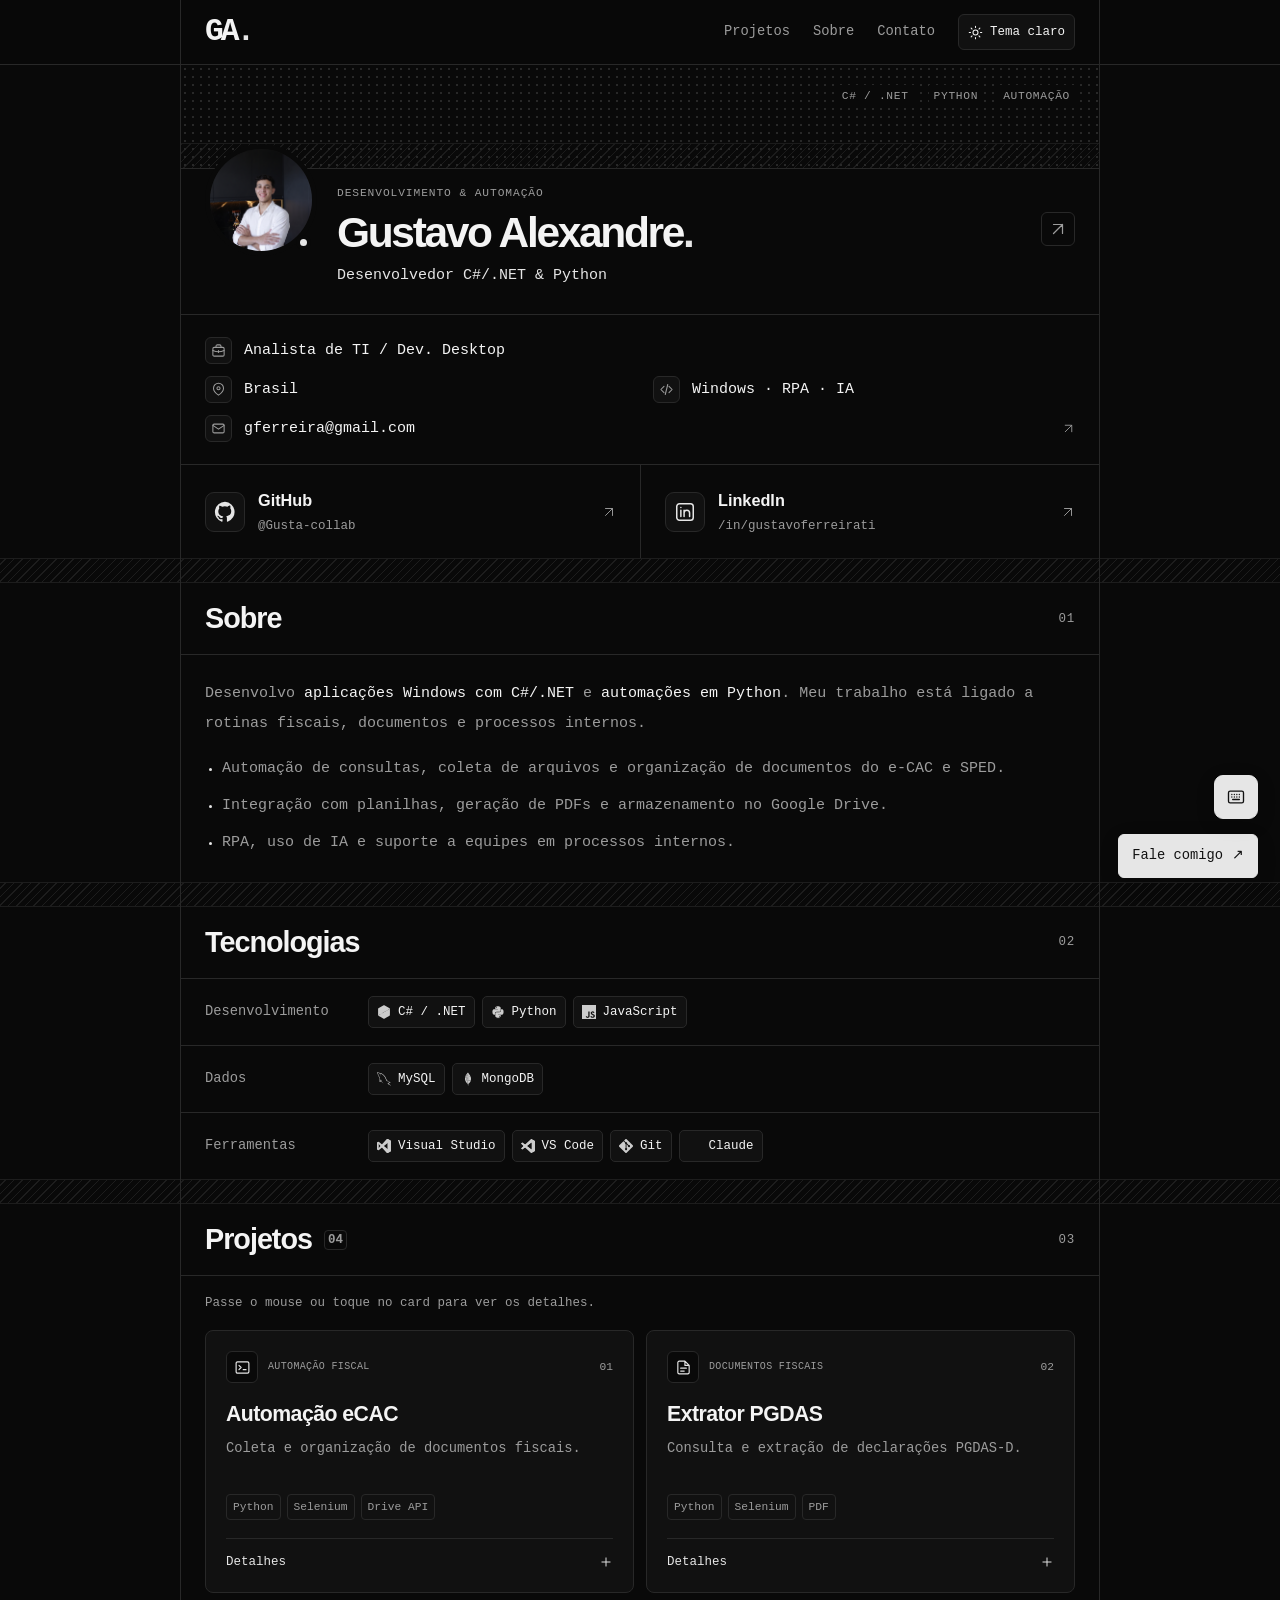
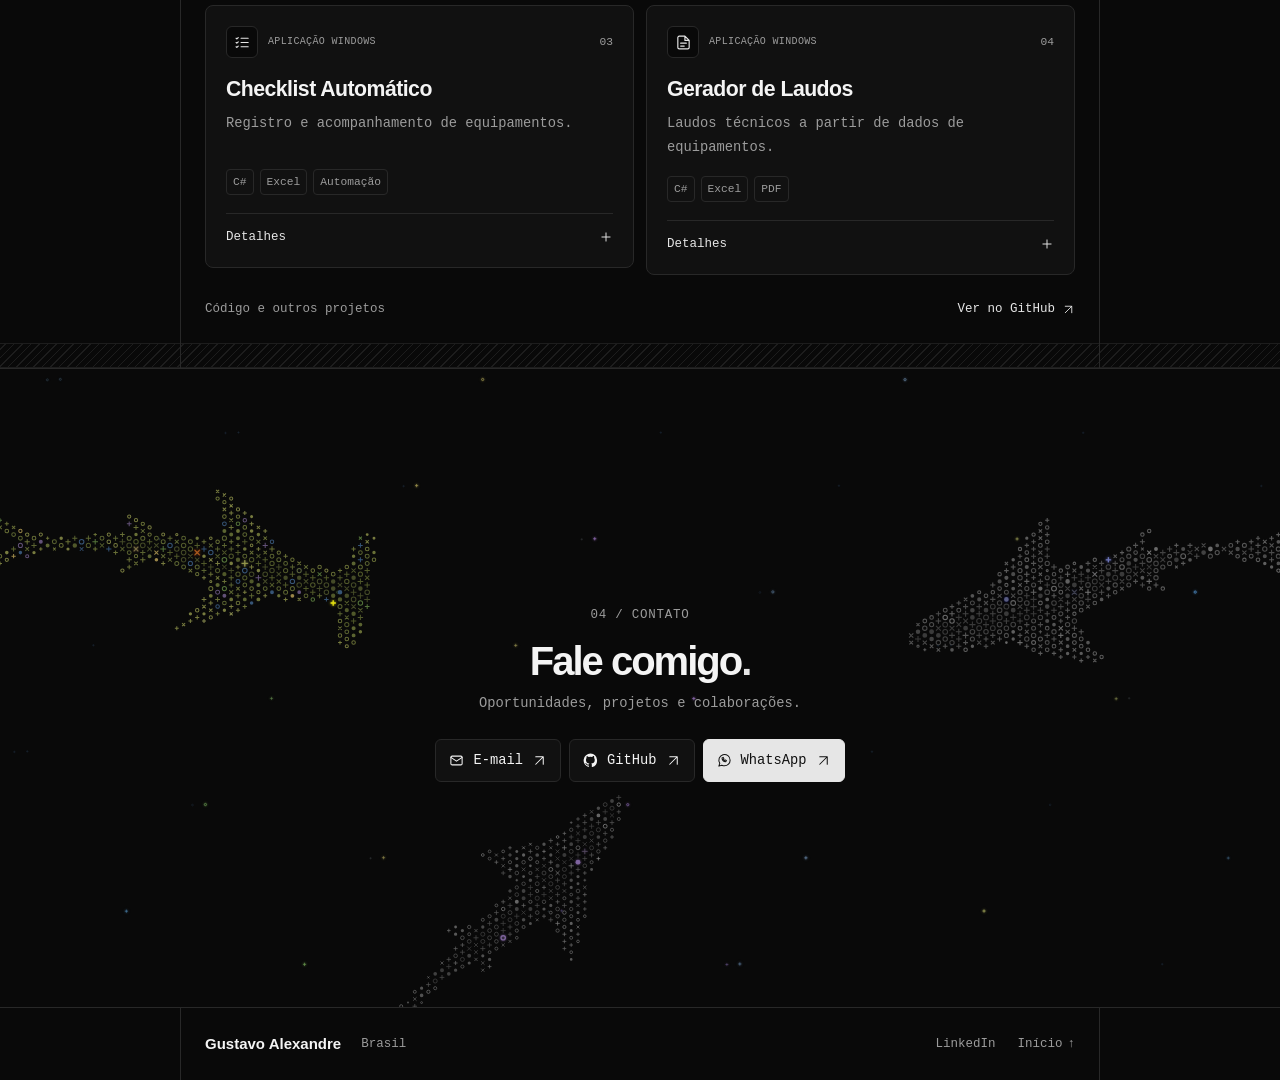
==== index.html @ 1ac5ecaf "atualização." ====
<!DOCTYPE html>
<html lang="pt-BR">
<head>
  <meta charset="UTF-8" />
  <meta name="viewport" content="width=device-width, initial-scale=1.0" />
  <title>Gustavo Alexandre — Desenvolvedor C# e .NET</title>
  <meta name="description" content="Portfólio de Gustavo Alexandre, desenvolvedor C# e .NET com experiência em aplicações Windows e automações com RPA e IA." />
  <meta name="author" content="Gustavo Alexandre" />
  <meta property="og:title" content="Gustavo Alexandre — Desenvolvedor C# e .NET" />
  <meta property="og:description" content="Desenvolvedor C# e .NET com experiência em aplicações Windows e automações com RPA e IA." />
  <meta property="og:type" content="website" />
  <meta name="twitter:card" content="summary_large_image" />
  <meta name="color-scheme" content="dark light" />
  <script>
    try {
      document.documentElement.dataset.theme = localStorage.getItem('portfolio-theme') === 'light' ? 'light' : 'dark';
    } catch (_) {
      document.documentElement.dataset.theme = 'dark';
    }
  </script>
  <link rel="stylesheet" href="assets/css/site.css" />
  <link rel="icon" href="assets/icons/site-icon.png" type="image/png" />
</head>
<body>
  <a class="skip-link" href="#main-content">Pular para o conteúdo</a>
  <svg class="icon-sprite" xmlns="http://www.w3.org/2000/svg" aria-hidden="true">
    <defs>
      <symbol id="icon-code" viewBox="0 0 24 24"><path d="m8 7-5 5 5 5m8-10 5 5-5 5M14 4l-4 16" /></symbol>
      <symbol id="icon-briefcase" viewBox="0 0 24 24"><rect x="3" y="7" width="18" height="14" rx="2" /><path d="M8 7V5a2 2 0 0 1 2-2h4a2 2 0 0 1 2 2v2M3 12a22 22 0 0 0 18 0m-9 0v3" /></symbol>
      <symbol id="icon-pin" viewBox="0 0 24 24"><path d="M20 10c0 6-8 11-8 11S4 16 4 10a8 8 0 0 1 16 0Z" /><circle cx="12" cy="10" r="2.5" /></symbol>
      <symbol id="icon-mail" viewBox="0 0 24 24"><rect x="3" y="5" width="18" height="14" rx="2" /><path d="m3 7 9 6 9-6" /></symbol>
      <symbol id="icon-arrow" viewBox="0 0 24 24"><path d="M6 18 18 6M6 6h12v12" /></symbol>
      <symbol id="icon-plus" viewBox="0 0 24 24"><path d="M12 5v14M5 12h14" /></symbol>
      <symbol id="icon-sun" viewBox="0 0 24 24"><circle cx="12" cy="12" r="4" /><path d="M12 2v2m0 16v2M2 12h2m16 0h2M5 5l1.5 1.5m11 11L19 19M5 19l1.5-1.5m11-11L19 5" /></symbol>
      <symbol id="icon-moon" viewBox="0 0 24 24"><path d="M20.5 13.5A9 9 0 0 1 10.5 3a9 9 0 1 0 10 10.5Z" /></symbol>
      <symbol id="icon-file" viewBox="0 0 24 24"><path d="M14 3H6a2 2 0 0 0-2 2v14a2 2 0 0 0 2 2h12a2 2 0 0 0 2-2V9l-6-6Zm0 0v6h6M8 13h8m-8 4h5" /></symbol>
      <symbol id="icon-checklist" viewBox="0 0 24 24"><path d="M10 6h10m-10 6h10m-10 6h10M3 6l1 1 2-2m-3 7 1 1 2-2m-3 7 1 1 2-2" /></symbol>
      <symbol id="icon-terminal" viewBox="0 0 24 24"><rect x="3" y="4" width="18" height="16" rx="2" /><path d="m7 9 3 3-3 3m6 0h4" /></symbol>
      <symbol id="icon-github" viewBox="0 0 24 24"><path fill="currentColor" stroke="none" d="M12 .9a11.1 11.1 0 0 0-3.5 21.6c.6.1.8-.2.8-.5v-2.1c-3.4.7-4.1-1.4-4.1-1.4-.5-1.3-1.2-1.7-1.2-1.7-1.1-.8.1-.8.1-.8 1.2.1 1.8 1.2 1.8 1.2 1.1 1.8 2.8 1.3 3.5 1 .1-.8.4-1.3.8-1.6-2.7-.3-5.5-1.3-5.5-5.5 0-1.2.4-2.2 1.1-3-.1-.3-.5-1.5.1-3 0 0 .9-.3 3.1 1.1a10.8 10.8 0 0 1 5.7 0C16.7 4.8 17.6 5 17.6 5c.6 1.5.2 2.7.1 3 .7.8 1.1 1.8 1.1 3 0 4.3-2.8 5.2-5.5 5.5.5.4.8 1.1.8 2.2V22c0 .3.2.6.8.5A11.1 11.1 0 0 0 12 .9Z" /></symbol>
      <symbol id="icon-linkedin" viewBox="0 0 24 24"><rect x="3" y="3" width="18" height="18" rx="3" /><path d="M7.5 10v7m0-10v.1M11 17v-7m0 3a3 3 0 0 1 6 0v4" /></symbol>
      <symbol id="icon-message" viewBox="0 0 24 24"><path d="M21 11.5a9 9 0 0 1-9 9c-1.5 0-3-.4-4.3-1L3 21l1.5-4.7a9 9 0 1 1 16.5-4.8Z" /><path d="M8 8c.2 3.6 2.4 5.8 6 6l1-2-2-1-1 1-2-2 1-1-1-2-2 1Z" /></symbol>
    </defs>
  </svg>
  <button
    class="typing-game-toggle"
    id="typing-game-toggle"
    type="button"
    aria-controls="typing-game-overlay"
    aria-expanded="false"
    aria-label="Abrir jogo de digitação"
    title="Jogo de digitação">
    <svg viewBox="0 0 24 24" fill="none" stroke="currentColor" stroke-width="1.6" stroke-linecap="round" stroke-linejoin="round" aria-hidden="true">
      <rect x="3" y="5" width="18" height="14" rx="2" />
      <path d="M7 9h.01M10 9h.01M13 9h.01M16 9h.01M7 12h.01M10 12h.01M13 12h.01M16 12h.01M8 15h8" />
    </svg>
  </button>
  <a class="floating-contact btn btn-primary" href="#contact">Fale comigo <span aria-hidden="true">↗</span></a>

  <header class="topbar">
    <div class="container topbar-inner">
      <a class="brand" href="#hero" aria-label="Gustavo Alexandre — início"><span class="brand-mark">GA<span class="brand-dot">.</span></span></a>
      <nav aria-label="Principal">
        <a href="#projects">Projetos</a><a href="#about">Sobre</a><a href="#contact">Contato</a>
        <button class="theme-toggle" id="theme-toggle" type="button" aria-label="Ativar tema claro" aria-pressed="false" title="Ativar tema claro">
          <svg class="icon theme-sun" aria-hidden="true"><use href="#icon-sun" /></svg>
          <svg class="icon theme-moon" aria-hidden="true"><use href="#icon-moon" /></svg>
          <span class="theme-toggle-label">Tema claro</span>
        </button>
      </nav>
    </div>
  </header>

  <main id="main-content">
    <div class="profile-shell">
      <section class="profile" id="hero" aria-labelledby="profile-name">
        <div class="profile-banner" aria-hidden="true"><span>C# / .NET</span><span>PYTHON</span><span>AUTOMAÇÃO</span></div>
        <div class="profile-heading section-body">
          <div class="avatar-wrap"><img class="profile-avatar" src="assets/images/profile.jpg" alt="Gustavo Alexandre" width="112" height="112" fetchpriority="high" /><span class="avatar-status" aria-hidden="true"></span></div>
          <div class="profile-identity"><p class="profile-eyebrow">DESENVOLVIMENTO &amp; AUTOMAÇÃO</p><h1 id="profile-name">Gustavo Alexandre<span class="name-dot" aria-hidden="true">.</span></h1><p class="profile-role">Desenvolvedor C#/.NET &amp; Python</p></div>
          <a class="profile-shortcut" href="#projects" aria-label="Ver projetos"><svg class="icon" aria-hidden="true"><use href="#icon-arrow" /></svg></a>
        </div>
        <div class="profile-info section-body">
          <div class="info-item info-item-wide"><span class="info-icon"><svg class="icon" aria-hidden="true"><use href="#icon-briefcase" /></svg></span><span>Analista de TI / Dev. Desktop</span></div>
          <div class="info-item"><span class="info-icon"><svg class="icon" aria-hidden="true"><use href="#icon-pin" /></svg></span><span>Brasil</span></div>
          <div class="info-item"><span class="info-icon"><svg class="icon" aria-hidden="true"><use href="#icon-code" /></svg></span><span>Windows · RPA · IA</span></div>
          <a class="info-item info-item-wide" href="mailto:gferreira@gmail.com"><span class="info-icon"><svg class="icon" aria-hidden="true"><use href="#icon-mail" /></svg></span><span>gferreira@gmail.com</span><svg class="icon info-arrow" aria-hidden="true"><use href="#icon-arrow" /></svg></a>
        </div>
        <div class="social-grid">
          <a class="social-link" href="https://github.com/Gusta-collab" target="_blank" rel="noopener noreferrer"><span class="social-icon"><svg class="icon" aria-hidden="true"><use href="#icon-github" /></svg></span><span><strong>GitHub</strong><small>@Gusta-collab</small></span><svg class="icon social-arrow" aria-hidden="true"><use href="#icon-arrow" /></svg></a>
          <a class="social-link" href="https://www.linkedin.com/in/gustavoferreirati/" target="_blank" rel="noopener noreferrer"><span class="social-icon"><svg class="icon" aria-hidden="true"><use href="#icon-linkedin" /></svg></span><span><strong>LinkedIn</strong><small>/in/gustavoferreirati</small></span><svg class="icon social-arrow" aria-hidden="true"><use href="#icon-arrow" /></svg></a>
        </div>
      </section>

      <div class="section-divider" aria-hidden="true"></div>
      <section class="profile-section" id="about" aria-labelledby="about-title">
        <header class="section-header"><h2 id="about-title">Sobre</h2><span class="section-index" aria-hidden="true">01</span></header>
        <div class="section-body about-copy"><p>Desenvolvo <strong>aplicações Windows com C#/.NET</strong> e <strong>automações em Python</strong>. Meu trabalho está ligado a rotinas fiscais, documentos e processos internos.</p><ul class="about-list"><li>Automação de consultas, coleta de arquivos e organização de documentos do e-CAC e SPED.</li><li>Integração com planilhas, geração de PDFs e armazenamento no Google Drive.</li><li>RPA, uso de IA e suporte a equipes em processos internos.</li></ul></div>
      </section>

      <div class="section-divider" aria-hidden="true"></div>
      <section class="profile-section" id="skills" aria-labelledby="skills-title">
        <header class="section-header"><h2 id="skills-title">Tecnologias</h2><span class="section-index" aria-hidden="true">02</span></header>
        <div class="stack-row section-body"><h3>Desenvolvimento</h3><ul class="tech-list" aria-label="Linguagens e plataformas"><li><img src="assets/icons/csharp.svg" alt="" width="16" height="16" />C# / .NET</li><li><img src="assets/icons/python.svg" alt="" width="16" height="16" />Python</li><li><img src="assets/icons/javascript.svg" alt="" width="16" height="16" />JavaScript</li></ul></div>
        <div class="stack-row section-body"><h3>Dados</h3><ul class="tech-list" aria-label="Bancos de dados"><li><img src="assets/icons/mysql.svg" alt="" width="16" height="16" />MySQL</li><li><img src="assets/icons/mongodb.svg" alt="" width="16" height="16" />MongoDB</li></ul></div>
        <div class="stack-row section-body"><h3>Ferramentas</h3><ul class="tech-list" aria-label="Ferramentas de desenvolvimento"><li><img src="assets/icons/visualstudio.svg" alt="" width="16" height="16" />Visual Studio</li><li><img src="assets/icons/vscode.svg" alt="" width="16" height="16" />VS Code</li><li><img src="assets/icons/git.svg" alt="" width="16" height="16" />Git</li><li><img src="assets/icons/Claude.svg" alt="" width="16" height="16" />Claude</li></ul></div>
      </section>

      <div class="section-divider" aria-hidden="true"></div>
      <section class="profile-section" id="projects" aria-labelledby="projects-title">
        <header class="section-header"><h2 id="projects-title">Projetos<span class="section-count">04</span></h2><span class="section-index" aria-hidden="true">03</span></header>
        <p class="projects-hint section-body">Passe o mouse ou toque no card para ver os detalhes.</p>
        <div class="project-grid section-body">
          <article class="project-card" aria-labelledby="ecac-title">
            <div class="project-card-top"><span class="project-icon"><svg class="icon" aria-hidden="true"><use href="#icon-terminal" /></svg></span><span class="project-category">AUTOMAÇÃO FISCAL</span><span class="project-id">01</span></div>
            <h3 id="ecac-title">Automação eCAC</h3><p class="project-summary">Coleta e organização de documentos fiscais.</p>
            <ul class="project-tech" aria-label="Tecnologias do projeto"><li>Python</li><li>Selenium</li><li>Drive API</li></ul>
            <button class="project-toggle" type="button" aria-expanded="false" aria-controls="ecac-details"><span>Detalhes<span class="sr-only"> de Automação eCAC</span></span><svg class="icon" aria-hidden="true"><use href="#icon-plus" /></svg></button>
            <div class="project-details" id="ecac-details" inert><div class="project-details-inner"><p>Automatiza a coleta de documentos do e-CAC e organiza os arquivos para consulta e armazenamento.</p><ul><li>Organização dos documentos por cliente.</li><li>Processamento de consultas em lote.</li><li>Integração com o Google Drive.</li></ul></div></div>
          </article>
          <article class="project-card" aria-labelledby="pgdas-title">
            <div class="project-card-top"><span class="project-icon"><svg class="icon" aria-hidden="true"><use href="#icon-file" /></svg></span><span class="project-category">DOCUMENTOS FISCAIS</span><span class="project-id">02</span></div>
            <h3 id="pgdas-title">Extrator PGDAS</h3><p class="project-summary">Consulta e extração de declarações PGDAS-D.</p>
            <ul class="project-tech" aria-label="Tecnologias do projeto"><li>Python</li><li>Selenium</li><li>PDF</li></ul>
            <button class="project-toggle" type="button" aria-expanded="false" aria-controls="pgdas-details"><span>Detalhes<span class="sr-only"> de Extrator PGDAS</span></span><svg class="icon" aria-hidden="true"><use href="#icon-plus" /></svg></button>
            <div class="project-details" id="pgdas-details" inert><div class="project-details-inner"><p>Consulta declarações PGDAS-D no e-CAC, reúne os resultados e prepara os documentos para conferência.</p><ul><li>Consulta por cliente e ano.</li><li>Organização automática dos arquivos.</li><li>Exportação dos documentos em PDF.</li></ul></div></div>
          </article>
          <article class="project-card" aria-labelledby="checklist-title">
            <div class="project-card-top"><span class="project-icon"><svg class="icon" aria-hidden="true"><use href="#icon-checklist" /></svg></span><span class="project-category">APLICAÇÃO WINDOWS</span><span class="project-id">03</span></div>
            <h3 id="checklist-title">Checklist Automático</h3><p class="project-summary">Registro e acompanhamento de equipamentos.</p>
            <ul class="project-tech" aria-label="Tecnologias do projeto"><li>C#</li><li>Excel</li><li>Automação</li></ul>
            <button class="project-toggle" type="button" aria-expanded="false" aria-controls="checklist-details"><span>Detalhes<span class="sr-only"> de Checklist Automático</span></span><svg class="icon" aria-hidden="true"><use href="#icon-plus" /></svg></button>
            <div class="project-details" id="checklist-details" inert><div class="project-details-inner"><p>Padroniza o preenchimento de checklists de equipamentos e reúne as informações em planilhas.</p><ul><li>Registro das informações dos equipamentos.</li><li>Envio dos dados para o Excel.</li><li>Organização para acompanhamento interno.</li></ul></div></div>
          </article>
          <article class="project-card" aria-labelledby="laudos-title">
            <div class="project-card-top"><span class="project-icon"><svg class="icon" aria-hidden="true"><use href="#icon-file" /></svg></span><span class="project-category">APLICAÇÃO WINDOWS</span><span class="project-id">04</span></div>
            <h3 id="laudos-title">Gerador de Laudos</h3><p class="project-summary">Laudos técnicos a partir de dados de equipamentos.</p>
            <ul class="project-tech" aria-label="Tecnologias do projeto"><li>C#</li><li>Excel</li><li>PDF</li></ul>
            <button class="project-toggle" type="button" aria-expanded="false" aria-controls="laudos-details"><span>Detalhes<span class="sr-only"> de Gerador de Laudos</span></span><svg class="icon" aria-hidden="true"><use href="#icon-plus" /></svg></button>
            <div class="project-details" id="laudos-details" inert><div class="project-details-inner"><p>Reúne informações dos equipamentos e planilhas do Excel para gerar documentos técnicos em PDF.</p><ul><li>Uso dos dados já registrados nas planilhas.</li><li>Padronização dos laudos técnicos.</li><li>Documentos prontos para consulta e arquivo.</li></ul></div></div>
          </article>
        </div>
        <div class="project-section-footer section-body"><span>Código e outros projetos</span><a href="https://github.com/Gusta-collab" target="_blank" rel="noopener noreferrer">Ver no GitHub<svg class="icon" aria-hidden="true"><use href="#icon-arrow" /></svg></a></div>
      </section>
      <div class="section-divider" aria-hidden="true"></div>
    </div>

    <section class="contact" id="contact" aria-labelledby="contact-title">
      <canvas class="shark-school" id="shark-school" aria-hidden="true"></canvas>
      <div class="container contact-content">
        <div class="contact-heading">
          <span class="section-index">04 / CONTATO</span>
          <h2 id="contact-title">Fale comigo<span class="name-dot" aria-hidden="true">.</span></h2>
          <p>Oportunidades, projetos e colaborações.</p>
        </div>
        <div class="contact-actions">
          <a href="mailto:gustavo@gustavoalexandre.dev" class="btn"><svg class="icon" aria-hidden="true"><use href="#icon-mail" /></svg>E-mail<svg class="icon" aria-hidden="true"><use href="#icon-arrow" /></svg></a>
          <a href="https://github.com/Gusta-collab" class="btn" target="_blank" rel="noopener noreferrer"><svg class="icon" aria-hidden="true"><use href="#icon-github" /></svg>GitHub<svg class="icon" aria-hidden="true"><use href="#icon-arrow" /></svg></a>
          <a href="#" id="whatsapp-btn" class="btn btn-primary"><svg class="icon" aria-hidden="true"><use href="#icon-message" /></svg>WhatsApp<svg class="icon" aria-hidden="true"><use href="#icon-arrow" /></svg></a>
        </div>
      </div>
    </section>
  </main>

  <section class="typing-game-overlay" id="typing-game-overlay" role="dialog" aria-modal="true" aria-labelledby="typing-game-title" hidden>
    <canvas class="shark-school typing-game-sharks" id="typing-game-sharks" aria-hidden="true"></canvas>
    <div class="typing-game-screen">
      <div class="typing-game-header">
        <button class="typing-game-home" id="typing-game-home" type="button" aria-label="Voltar ao portfólio" title="Voltar ao portfólio">
          <svg viewBox="0 0 24 24" fill="none" stroke="currentColor" stroke-width="1.7" stroke-linecap="round" stroke-linejoin="round" aria-hidden="true"><path d="M4 12h16M12 4l8 8-8 8" /></svg>
          <span>Portfólio</span>
        </button>
        <div>
          <h2 class="typing-game-title" id="typing-game-title">Teste de digitação</h2>
        </div>
        <button class="typing-game-sound" id="typing-game-sound" type="button" aria-pressed="true" aria-label="Desativar sons do teclado">
          <svg viewBox="0 0 24 24" fill="none" stroke="currentColor" stroke-width="1.7" stroke-linecap="round" stroke-linejoin="round" aria-hidden="true">
            <path d="M4 10v4h4l5 4V6l-5 4H4Z" />
            <path d="M16 9a5 5 0 0 1 0 6M18.5 6.5a9 9 0 0 1 0 11" />
          </svg>
          <span id="typing-game-sound-label">Som ligado</span>
        </button>
      </div>
      <p class="typing-game-instructions">Digite o texto abaixo. O cronômetro começa na primeira tecla.</p>

      <div class="typing-game-stats" aria-label="Estatísticas da partida">
        <div class="typing-game-stat">
          <span>Tempo</span>
          <div><strong id="typing-time">30</strong><small>s</small></div>
        </div>
        <div class="typing-game-stat">
          <span>Palavras por minuto</span>
          <div><strong id="typing-wpm">0</strong><small>PPM</small></div>
        </div>
        <div class="typing-game-stat">
          <span>Precisão</span>
          <div><strong id="typing-accuracy">100</strong><small>%</small></div>
        </div>
      </div>

      <div class="typing-game-text-area" id="typing-game-text-area">
        <div class="typing-game-prompt" id="typing-prompt" aria-hidden="true"></div>
        <input class="typing-game-input" id="typing-input" type="text" aria-label="Digite o texto exibido" autocomplete="off" autocapitalize="off" spellcheck="false">
      </div>
      <p class="typing-game-status" id="typing-game-status" aria-live="polite">Clique na área de texto e comece a digitar.</p>
      <button class="typing-game-restart" id="typing-game-restart" type="button" hidden>Tentar de novo</button>

      <div class="typing-game-keyboard" aria-hidden="true">
        <div class="typing-game-keyboard-row">
          <kbd data-key="Escape">esc</kbd><kbd data-key="F1">F1</kbd><kbd data-key="F2">F2</kbd><kbd data-key="F3">F3</kbd><kbd data-key="F4">F4</kbd><kbd data-key="F5">F5</kbd><kbd data-key="F6">F6</kbd><kbd data-key="F7">F7</kbd><kbd data-key="F8">F8</kbd><kbd data-key="F9">F9</kbd><kbd data-key="F10">F10</kbd><kbd data-key="F11">F11</kbd><kbd data-key="F12">F12</kbd><kbd data-key="Delete">del</kbd>
        </div>
        <div class="typing-game-keyboard-row">
          <kbd data-key="Backquote">~</kbd><kbd data-key="Digit1">1</kbd><kbd data-key="Digit2">2</kbd><kbd data-key="Digit3">3</kbd><kbd data-key="Digit4">4</kbd><kbd data-key="Digit5">5</kbd><kbd data-key="Digit6">6</kbd><kbd data-key="Digit7">7</kbd><kbd data-key="Digit8">8</kbd><kbd data-key="Digit9">9</kbd><kbd data-key="Digit0">0</kbd><kbd data-key="Minus">-</kbd><kbd data-key="Equal">=</kbd><kbd class="typing-key-wide" data-key="Backspace">⌫</kbd>
        </div>
        <div class="typing-game-keyboard-row">
          <kbd class="typing-key-wide" data-key="Tab">tab</kbd><kbd data-key="KeyQ">Q</kbd><kbd data-key="KeyW">W</kbd><kbd data-key="KeyE">E</kbd><kbd data-key="KeyR">R</kbd><kbd data-key="KeyT">T</kbd><kbd data-key="KeyY">Y</kbd><kbd data-key="KeyU">U</kbd><kbd data-key="KeyI">I</kbd><kbd data-key="KeyO">O</kbd><kbd data-key="KeyP">P</kbd><kbd data-key="BracketLeft">[</kbd><kbd data-key="BracketRight">]</kbd><kbd data-key="Backslash">\</kbd>
        </div>
        <div class="typing-game-keyboard-row">
          <kbd class="typing-key-wide" data-key="CapsLock">caps</kbd><kbd data-key="KeyA">A</kbd><kbd data-key="KeyS">S</kbd><kbd data-key="KeyD">D</kbd><kbd data-key="KeyF">F</kbd><kbd data-key="KeyG">G</kbd><kbd data-key="KeyH">H</kbd><kbd data-key="KeyJ">J</kbd><kbd data-key="KeyK">K</kbd><kbd data-key="KeyL">L</kbd><kbd data-key="Semicolon">;</kbd><kbd data-key="Quote">'</kbd><kbd class="typing-key-wide" data-key="Enter">enter</kbd>
        </div>
        <div class="typing-game-keyboard-row">
          <kbd class="typing-key-wide" data-key="ShiftLeft">shift</kbd><kbd data-key="KeyZ">Z</kbd><kbd data-key="KeyX">X</kbd><kbd data-key="KeyC">C</kbd><kbd data-key="KeyV">V</kbd><kbd data-key="KeyB">B</kbd><kbd data-key="KeyN">N</kbd><kbd data-key="KeyM">M</kbd><kbd data-key="Comma">,</kbd><kbd data-key="Period">.</kbd><kbd data-key="Slash">/</kbd><kbd class="typing-key-wide" data-key="ShiftRight">shift</kbd>
        </div>
        <div class="typing-game-keyboard-row typing-game-keyboard-bottom">
          <kbd data-key="ControlLeft">ctrl</kbd><kbd data-key="AltLeft">alt</kbd><kbd data-key="MetaLeft">cmd</kbd><kbd class="typing-key-space" data-key="Space"></kbd><kbd data-key="MetaRight">cmd</kbd><kbd data-key="AltRight">alt</kbd><kbd data-key="ControlRight">ctrl</kbd>
        </div>
      </div>

      <p class="typing-game-credit"><a href="https://github.com/AayushBharti/keythm" target="_blank" rel="noopener noreferrer">Sons e teclado inspirados no Keythm</a></p>
    </div>
  </section>

  <footer class="site-footer">
    <div class="container footer-row">
      <strong class="footer-name-label">Gustavo Alexandre</strong>
      <span class="footer-location">Brasil</span>
      <nav class="footer-nav" aria-label="Rodapé">
        <a href="https://www.linkedin.com/in/gustavoferreirati/" target="_blank" rel="noopener noreferrer">LinkedIn</a>
        <a href="#hero">Início <span aria-hidden="true">↑</span></a>
      </nav>
    </div>
  </footer>

  <script src="assets/js/shark-effects.js"></script>
  <script src="assets/js/entrance-effects.js"></script>
  <script src="assets/js/portfolio.js"></script>
  <script src="assets/js/typing-game.js"></script>
</body>
</html>
---- assets/css/site.css ----
/* Base compartilhada do site. */
* { box-sizing: border-box; margin: 0; padding: 0; }
html { scroll-behavior: smooth; }
body { line-height: 1.6; -webkit-font-smoothing: antialiased; }
img { display: block; max-width: 100%; height: auto; }
a { color: inherit; text-decoration: none; }
.shark-school { position: absolute; inset: 0; z-index: 0; width: 100%; height: 100%; pointer-events: none; }

/* ---- Jogo de digitação (mesma estrutura de antes, recolorida) ---- */
.typing-game-open {
  overflow: hidden;
}

.typing-game-toggle {
  position: fixed;
  right: 1.5rem;
  bottom: 1.5rem;
  z-index: 210;
  display: grid;
  width: 3.25rem;
  height: 3.25rem;
  place-items: center;
  border: 1px solid rgba(255, 255, 255, 0.18);
  border-radius: 50%;
  background: #282a2b;
  color: #dedede;
  box-shadow: 0 8px 24px rgba(0, 0, 0, 0.38);
  cursor: pointer;
  transition: background-color 0.2s ease, border-color 0.2s ease, transform 0.2s ease;
}

.typing-game-toggle svg {
  width: 1.35rem;
  height: 1.35rem;
}

.typing-game-toggle:hover {
  transform: translateY(-2px);
  border-color: rgba(255, 255, 255, 0.36);
  background: #343738;
}

.typing-game-toggle:focus-visible {
  outline: 2px solid #ff7a2f;
  outline-offset: 3px;
}

.typing-game-overlay {
  --game-origin-x: 50%;
  --game-origin-y: 50%;
  position: fixed;
  inset: 0;
  z-index: 200;
  display: grid;
  overflow-y: auto;
  place-items: center;
  padding: 2rem 1.5rem;
  background: #1e2021;
  clip-path: circle(0 at var(--game-origin-x) var(--game-origin-y));
  opacity: 0;
  pointer-events: none;
  visibility: hidden;
  transition:
    clip-path 0.55s cubic-bezier(0.22, 0.8, 0.25, 1),
    opacity 0.25s ease,
    visibility 0s linear 0.55s;
}

.typing-game-overlay.is-visible {
  clip-path: circle(200vmax at var(--game-origin-x) var(--game-origin-y));
  opacity: 1;
  pointer-events: auto;
  visibility: visible;
  transition-delay: 0s;
}

.typing-game-overlay[hidden] {
  display: none;
}

.typing-game-screen {
  position: relative;
  z-index: 1;
  width: min(100%, 64rem);
  margin: auto;
  text-align: center;
}

.typing-game-sharks {
  opacity: 0.8;
}

.typing-game-header {
  display: flex;
  align-items: center;
  justify-content: center;
  gap: 1rem;
}

.typing-game-title {
  font-family: var(--font-serif);
  font-size: clamp(2.2rem, 5vw, 3.8rem);
  font-weight: 400;
  line-height: 1.05;
}

.typing-game-sound {
  display: inline-flex;
  align-items: center;
  gap: 0.45rem;
  padding: 0.6rem 0.8rem;
  border: 1px solid rgba(255, 255, 255, 0.12);
  border-radius: 999px;
  background: rgba(255, 255, 255, 0.04);
  color: #c5c5c5;
  font-size: 0.75rem;
  cursor: pointer;
  transition: background-color 0.2s ease, border-color 0.2s ease, color 0.2s ease;
}

.typing-game-sound:hover,
.typing-game-sound[aria-pressed="true"] {
  border-color: rgba(255, 122, 47, 0.38);
  background: rgba(255, 122, 47, 0.1);
  color: #ffe3d0;
}

.typing-game-sound svg {
  width: 1rem;
  height: 1rem;
}

.typing-game-instructions {
  margin: 0.8rem auto 0;
  color: #a6a6a6;
  font-size: 0.9rem;
}

.typing-game-stats {
  display: flex;
  align-items: baseline;
  justify-content: flex-end;
  gap: 1.5rem;
  margin: 2rem auto 0.75rem;
}

.typing-game-stat {
  display: flex;
  align-items: baseline;
  gap: 0.35rem;
}

.typing-game-stat > span {
  color: rgba(220, 220, 220, 0.5);
  font-size: 0.7rem;
}

.typing-game-stat div {
  display: flex;
  align-items: baseline;
  justify-content: center;
  gap: 0.35rem;
}

.typing-game-stat strong {
  color: #f0f0f0;
  font-family: var(--font-mono);
  font-size: 1.05rem;
  font-weight: 500;
}

.typing-game-stat small {
  color: rgba(220, 220, 220, 0.5);
  font-size: 0.68rem;
}

.typing-game-text-area {
  position: relative;
  width: 100%;
  min-height: 10rem;
  overflow: hidden;
  padding: 1.2rem 1.35rem;
  border: 1px solid rgba(255, 255, 255, 0.14);
  border-radius: 0.9rem;
  background: rgba(15, 16, 16, 0.74);
  box-shadow: inset 0 1px 0 rgba(255, 255, 255, 0.025);
  text-align: left;
  cursor: text;
}

.typing-game-prompt {
  min-height: 7.8rem;
  color: rgba(226, 226, 226, 0.5);
  font-family: var(--font-mono);
  font-size: clamp(1.05rem, 2.2vw, 1.5rem);
  line-height: 1.8;
  white-space: pre-wrap;
}

.typing-game-word {
  display: inline-flex;
  margin-right: 0.48em;
}

.typing-game-prompt .is-correct {
  color: #ededed;
}

.typing-game-prompt .is-incorrect {
  color: #e8836b;
}

.typing-game-prompt .is-current {
  border-bottom: 2px solid #ff7a2f;
  animation: typing-caret 1s steps(2, start) infinite;
}

@keyframes typing-caret {
  to { border-color: transparent; }
}

.typing-game-input {
  position: absolute;
  inset: 0;
  width: 100%;
  height: 100%;
  padding: 1.2rem 1.35rem;
  border: 0;
  opacity: 0;
  cursor: text;
}

.typing-game-status {
  min-height: 1.5rem;
  margin: 0.35rem 0 0;
  color: rgba(220, 220, 220, 0.45);
  font-size: 0.8rem;
}

.typing-game-restart {
  margin: 0.75rem 0;
  padding: 0.5rem 0.8rem;
  border: 1px solid rgba(255, 255, 255, 0.12);
  border-radius: 0.5rem;
  background: rgba(255, 255, 255, 0.04);
  color: #c5c5c5;
  cursor: pointer;
}

.typing-game-restart:hover {
  background: rgba(255, 255, 255, 0.1);
  color: #fff;
}

.typing-game-keyboard {
  display: grid;
  gap: 0.35rem;
  width: min(100%, 58rem);
  margin: 1.25rem auto 0;
  padding: 0.7rem;
  border: 1px solid rgba(255, 255, 255, 0.1);
  border-radius: 0.8rem;
  background: rgba(255, 255, 255, 0.035);
  box-shadow: 0 1rem 3rem rgba(0, 0, 0, 0.18);
}

.typing-game-keyboard-row {
  display: flex;
  justify-content: center;
  gap: 0.3rem;
  min-width: 0;
}

.typing-game-keyboard kbd {
  display: grid;
  flex: 1 1 0;
  min-width: 0;
  height: 2rem;
  place-items: center;
  border: 1px solid rgba(255, 255, 255, 0.11);
  border-bottom: 3px solid rgba(0, 0, 0, 0.55);
  border-radius: 0.32rem;
  background: linear-gradient(180deg, #37393a, #292b2c);
  color: #aaa;
  font-family: var(--font-mono);
  font-size: 0.62rem;
  transition: transform 0.08s ease, border-color 0.08s ease, background-color 0.08s ease, box-shadow 0.08s ease;
}

.typing-game-keyboard kbd.typing-key-wide {
  flex-grow: 1.6;
  font-size: 0.56rem;
}

.typing-game-keyboard kbd.is-pressed {
  transform: translateY(2px);
  border-color: rgba(255, 122, 47, 0.7);
  border-bottom-width: 1px;
  background: linear-gradient(180deg, rgba(255, 122, 47, 0.6), rgba(200, 90, 25, 0.6));
  color: #fff;
  box-shadow: 0 0 0.8rem rgba(255, 122, 47, 0.24);
}

.typing-game-keyboard-bottom kbd {
  flex-grow: 1.15;
}

.typing-game-keyboard-bottom kbd.typing-key-space {
  flex-grow: 6;
}

.typing-game-credit {
  margin-top: 1rem;
  color: rgba(220, 220, 220, 0.35);
  font-size: 0.7rem;
}

.typing-game-credit a {
  color: inherit;
  text-underline-offset: 0.2em;
}

.typing-game-credit a:hover {
  color: #ededed;
}

@media (max-width: 767px) {
  .typing-game-toggle {
    right: 1rem;
    bottom: 1rem;
    width: 3rem;
    height: 3rem;
  }

  .typing-game-overlay {
    padding: 1.25rem 1rem;
  }

  .typing-game-header {
    flex-direction: column;
    gap: 0.8rem;
  }

  .typing-game-stats {
    justify-content: center;
    gap: 0.75rem;
    margin: 1.5rem auto 0.75rem;
  }

  .typing-game-stat > span {
    font-size: 0.58rem;
  }

  .typing-game-stat strong {
    font-size: 0.95rem;
  }

  .typing-game-prompt {
    min-height: 8.1rem;
    font-size: 1rem;
  }

  .typing-game-keyboard {
    gap: 0.22rem;
    margin-top: 0.75rem;
    padding: 0.4rem;
  }

  .typing-game-keyboard-row {
    gap: 0.16rem;
  }

  .typing-game-keyboard kbd {
    height: 1.45rem;
    border-radius: 0.2rem;
    font-size: 0.46rem;
  }

  .typing-game-keyboard kbd.typing-key-wide {
    font-size: 0.4rem;
  }
}

@media (prefers-reduced-motion: reduce) {
  .typing-game-toggle,
  .typing-game-overlay,
  .typing-game-prompt .is-current,
  .typing-game-keyboard kbd {
    transition: none;
    animation: none;
  }

  .typing-game-overlay {
    transition-duration: 0.01ms;
  }
}

.typing-game-overlay { color: var(--sea-ink); }
.typing-game-title { color: var(--sea-ink); }
.typing-game-overlay :focus-visible { outline-color: var(--olive-light); }
.typing-game-toggle:focus-visible { outline-color: var(--olive); }

/* Perfil compacto. Os dois temas compartilham a mesma estrutura. */
:root {
  color-scheme: dark;
  --bg: #090909;
  --surface: #111111;
  --surface-raised: #1a1a1a;
  --fg: #f4f4f4;
  --muted: #9c9c9c;
  --line: #282828;
  --accent: #e6e6e6;
  --accent-hover: #fff;
  --accent-dim: #252525;
  --on-accent: #111111;
  --accent-glow: rgb(255 255 255 / 12%);
  --tech-icon-filter: grayscale(1) brightness(0) invert(.8);
  --danger: #f08a9d;
  --header-bg: rgb(9 9 9 / 94%);
  --sans: Inter, "Segoe UI", Arial, sans-serif;
  --mono: "Cascadia Code", "SFMono-Regular", Consolas, "Liberation Mono", monospace;
  --content-width: 920px;
  /* Integração visual com os componentes existentes, incluindo o jogo. */
  --paper: var(--bg);
  --card: var(--surface);
  --ink: var(--fg);
  --rule: var(--line);
  --sea: var(--bg);
  --sea-deep: var(--bg);
  --sea-ink: var(--fg);
  --sea-muted: var(--muted);
  --olive: var(--accent);
  --olive-light: var(--accent);
  --font-sans: var(--sans);
  --font-serif: var(--sans);
  --font-mono: var(--mono);
}

:root[data-theme="light"] {
  color-scheme: light;
  --bg: #fff;
  --surface: #f8f8f8;
  --surface-raised: #f0f0f0;
  --fg: #181818;
  --muted: #666;
  --line: #e3e3e3;
  --accent: #333;
  --accent-hover: #111;
  --accent-dim: #ebebeb;
  --on-accent: #fff;
  --accent-glow: rgb(0 0 0 / 12%);
  --tech-icon-filter: grayscale(1) brightness(0) invert(.3);
  --danger: #b6314c;
  --header-bg: rgb(255 255 255 / 94%);
}

/* Tipografia em 125% com o zoom do navegador em 100%. */
html { font-size: 125%; scroll-padding-top: 0; }
body { overflow-x: clip; background: var(--bg); color: var(--fg); font-family: var(--sans); }
button, input { font: inherit; }
button { cursor: pointer; }
button, a { -webkit-tap-highlight-color: transparent; }
button:disabled { cursor: not-allowed; }
::selection { background: var(--accent); color: var(--on-accent); }
:focus-visible { outline: 2px solid var(--accent); outline-offset: 4px; }
section[id], main[id] { scroll-margin-top: 76px; }
.container { width: min(calc(100% - 32px), var(--content-width)); max-width: none; margin-inline: auto; padding: 0; }
.icon-sprite { position: absolute; width: 0; height: 0; overflow: hidden; }
.icon { display: inline-block; flex: 0 0 auto; width: 18px; height: 18px; fill: none; stroke: currentColor; stroke-width: 1.65; stroke-linecap: round; stroke-linejoin: round; vertical-align: middle; }
.sr-only { position: absolute; width: 1px; height: 1px; overflow: hidden; clip-path: inset(50%); white-space: nowrap; }
.skip-link { position: fixed; top: 12px; left: 12px; z-index: 400; transform: translateY(-150%); padding: 10px 16px; border-radius: 5px; background: var(--accent); color: var(--on-accent); }
.skip-link:focus { transform: translateY(0); }

/* Navegação e identidade. */
.topbar { position: sticky; top: 0; z-index: 40; border-bottom: 1px solid var(--line); background: var(--header-bg); backdrop-filter: blur(12px); }
.topbar-inner { display: flex; justify-content: space-between; align-items: center; height: 64px; padding: 0 24px; border-inline: 1px solid var(--line); }
.brand { display: flex; align-items: center; gap: 12px; font-family: var(--mono); font-weight: 600; }
.brand-mark { color: var(--fg); font-size: 1.5625rem; font-weight: 800; letter-spacing: -3px; line-height: 1; }
.brand-dot, .name-dot { color: var(--accent); }
.brand-caption { color: var(--muted); font-size: 0.6875rem; font-weight: 400; }
.topbar nav { display: flex; align-items: center; gap: 23px; color: var(--muted); font-family: var(--mono); font-size: 0.6875rem; }
.topbar nav a { transition: color .18s ease; }
.topbar nav a:hover { color: var(--fg); }
.theme-toggle { display: inline-flex; align-items: center; justify-content: center; gap: 7px; min-width: 34px; min-height: 34px; padding: 7px 9px; border: 1px solid var(--line); border-radius: 6px; background: var(--surface); color: var(--fg); font-family: var(--mono); font-size: 0.625rem; }
.theme-toggle:hover { border-color: var(--accent); color: var(--accent); }
.theme-toggle .icon { width: 15px; height: 15px; }
.theme-moon { display: none; }
[data-theme="light"] .theme-sun { display: none; }
[data-theme="light"] .theme-moon { display: inline-block; }
.profile-shell { width: min(calc(100% - 32px), var(--content-width)); margin-inline: auto; border-inline: 1px solid var(--line); }
.section-body { padding: 24px; }
.profile-banner { position: relative; display: flex; justify-content: flex-end; align-items: flex-start; gap: 15px; height: 104px; padding: 20px 24px; overflow: hidden; border-bottom: 1px solid var(--line); background-image: radial-gradient(var(--line) .8px, transparent .8px); background-size: 8px 8px; }
.profile-banner::after { position: absolute; inset: auto 0 0; height: 24px; border-top: 1px solid var(--line); background: repeating-linear-gradient(-45deg, transparent, transparent 5px, var(--line) 5px, var(--line) 6px); content: ""; opacity: .6; }
.profile-banner span { padding: 2px 5px; background: var(--bg); color: var(--muted); font-family: var(--mono); font-size: 0.5625rem; letter-spacing: .06em; }
.profile-heading { position: relative; display: flex; align-items: center; gap: 20px; padding-top: 0; padding-bottom: 26px; }
.avatar-wrap { position: relative; flex: 0 0 112px; align-self: flex-start; margin-top: -25px; }
.profile-avatar { width: 112px; height: 112px; border: 5px solid var(--bg); border-radius: 50%; background: var(--surface); object-fit: cover; object-position: 50% 44%; }
.avatar-status { position: absolute; right: 6px; bottom: 6px; width: 15px; height: 15px; border: 4px solid var(--bg); border-radius: 50%; background: var(--accent); }
.profile-identity { min-width: 0; padding-top: 15px; }
.profile-eyebrow { margin-bottom: 5px; color: var(--muted); font-family: var(--mono); font-size: 0.5625rem; letter-spacing: .08em; }
.profile-identity h1 { color: var(--fg); font-size: clamp(1.625rem, 4.25vw, 2.125rem); font-weight: 650; line-height: 1.2; letter-spacing: -.055em; }
.profile-role { margin-top: 6px; color: var(--accent); font-family: var(--mono); font-size: 0.75rem; }
.profile-shortcut { display: grid; flex: 0 0 34px; height: 34px; place-items: center; margin-left: auto; border: 1px solid var(--line); border-radius: 6px; color: var(--muted); }
.profile-shortcut:hover { border-color: var(--accent); color: var(--accent); }
.profile-info { display: grid; grid-template-columns: 1fr 1fr; gap: 12px 26px; padding-top: 22px; padding-bottom: 22px; border-top: 1px solid var(--line); }
.info-item { display: flex; min-width: 0; align-items: center; gap: 12px; color: var(--fg); font-family: var(--mono); font-size: 0.75rem; }
.info-item-wide { grid-column: 1 / -1; }
.info-item strong { font-weight: 500; }
.info-muted { color: var(--muted); }
.info-icon { display: grid; flex: 0 0 27px; height: 27px; place-items: center; border: 1px solid var(--line); border-radius: 6px; background: var(--surface); color: var(--muted); }
.info-icon .icon { width: 15px; height: 15px; }
.info-arrow { width: 13px; height: 13px; margin-left: auto; color: var(--muted); }
a.info-item:hover { color: var(--accent); }
.social-grid { display: grid; grid-template-columns: 1fr 1fr; border-top: 1px solid var(--line); }
.social-link { display: flex; min-width: 0; align-items: center; gap: 13px; padding: 22px 24px; transition: background .18s ease; }
.social-link + .social-link { border-left: 1px solid var(--line); }
.social-link:hover { background: var(--surface); }
.social-icon { display: grid; flex: 0 0 40px; height: 40px; place-items: center; border: 1px solid var(--line); border-radius: 9px; background: var(--surface); color: var(--accent); }
.social-icon .icon { width: 22px; height: 22px; }
.social-link strong { display: block; color: var(--fg); font-size: 0.8125rem; font-weight: 600; }
.social-link small { display: block; margin-top: 3px; color: var(--muted); font-family: var(--mono); font-size: 0.625rem; }
.social-arrow { width: 14px; height: 14px; margin-left: auto; color: var(--muted); }
.social-link:hover .social-arrow { color: var(--accent); }

/* Divisões e conteúdo do perfil. */
.section-divider { position: relative; height: 25px; }
.section-divider::before { position: absolute; top: 0; bottom: 0; left: 50%; width: 100vw; transform: translateX(-50%); border-block: 1px solid var(--line); background: repeating-linear-gradient(-45deg, transparent, transparent 5px, var(--line) 5px, var(--line) 6px); content: ""; opacity: .65; pointer-events: none; }
.section-header { display: flex; justify-content: space-between; align-items: center; padding: 17px 24px; border-bottom: 1px solid var(--line); }
.section-header h2 { display: flex; align-items: center; gap: 12px; color: var(--fg); font-size: 1.4375rem; font-weight: 600; line-height: 1.3; letter-spacing: -.035em; }
.section-index { color: var(--muted); font-family: var(--mono); font-size: 0.625rem; letter-spacing: .06em; }
.section-count { display: inline-grid; width: 23px; height: 20px; place-items: center; border: 1px solid var(--line); border-radius: 4px; color: var(--muted); font-family: var(--mono); font-size: 0.625rem; letter-spacing: 0; }
.about-copy { color: var(--muted); font-family: var(--mono); font-size: 0.75rem; line-height: 1.95; }
.about-copy strong { color: var(--fg); font-weight: 500; }
.about-list { display: grid; gap: 8px; margin-top: 16px; padding-left: 17px; }
.about-list li::marker { color: var(--accent); font-size: .8em; }
.stack-row { display: grid; grid-template-columns: 145px 1fr; align-items: start; gap: 18px; padding-block: 17px; }
.stack-row + .stack-row { border-top: 1px solid var(--line); }
.stack-row h3 { padding-top: 5px; color: var(--muted); font-family: var(--mono); font-size: 0.6875rem; font-weight: 400; }
.tech-list { display: flex; flex-wrap: wrap; gap: 7px; list-style: none; }
.tech-list li { display: flex; align-items: center; gap: 7px; padding: 5px 8px; border: 1px solid var(--line); border-radius: 5px; background: var(--surface); color: var(--fg); font-family: var(--mono); font-size: 0.625rem; }
.tech-list img { width: 14px; height: 14px; object-fit: contain; filter: var(--tech-icon-filter); }

/* Cards compactos que revelam o conteúdo sem cortar o texto. */
.projects-hint { padding-block: 17px; color: var(--muted); font-family: var(--mono); font-size: 0.625rem; }
.project-grid { display: grid; grid-template-columns: repeat(2, minmax(0, 1fr)); align-items: start; gap: 12px; padding-top: 0; }
.project-card { position: relative; min-width: 0; padding: 20px; overflow: hidden; border: 1px solid var(--line); border-radius: 8px; background: var(--surface); transition: border-color .22s ease, background .22s ease; }
.project-card.is-expanded { border-color: var(--accent); }
.project-card:has(.project-toggle:focus-visible) { outline: 2px solid var(--accent); outline-offset: 3px; }
.project-card-top { display: flex; align-items: center; gap: 10px; margin-bottom: 18px; }
.project-icon { display: grid; flex: 0 0 32px; height: 32px; place-items: center; border: 1px solid var(--line); border-radius: 6px; background: var(--bg); color: var(--accent); }
.project-icon .icon { width: 17px; height: 17px; }
.project-category { color: var(--muted); font-family: var(--mono); font-size: 0.5rem; letter-spacing: .035em; }
.project-id { margin-left: auto; color: var(--muted); font-family: var(--mono); font-size: 0.5625rem; }
.project-card h3 { color: var(--fg); font-size: 1.0625rem; font-weight: 600; line-height: 1.3; letter-spacing: -.025em; }
.project-summary { min-height: 42px; margin-top: 8px; color: var(--muted); font-family: var(--mono); font-size: 0.6875rem; line-height: 1.8; }
.project-tech { display: flex; flex-wrap: wrap; gap: 6px; margin-top: 15px; list-style: none; }
.project-tech li { padding: 3px 6px; border: 1px solid var(--line); border-radius: 4px; color: var(--muted); font-family: var(--mono); font-size: 0.5625rem; }
.project-toggle { display: flex; align-items: center; justify-content: space-between; gap: 12px; width: 100%; margin-top: 18px; padding: 13px 0 0; border: 0; border-top: 1px solid var(--line); background: none; color: var(--accent); font-family: var(--mono); font-size: 0.625rem; text-align: left; }
.project-toggle::after { position: absolute; inset: 0; border-radius: 8px; content: ""; }
.project-toggle .icon { width: 14px; height: 14px; transition: transform .25s ease; }
.project-toggle[aria-expanded="true"] .icon { transform: rotate(45deg); }
.project-details { display: grid; grid-template-rows: 0fr; opacity: 0; transition: grid-template-rows .32s ease, opacity .25s ease; }
.project-details-inner { min-height: 0; overflow: hidden; color: var(--muted); font-family: var(--mono); font-size: 0.6875rem; line-height: 1.9; }
.project-details-inner p { padding-top: 16px; }
.project-details-inner ul { display: grid; gap: 5px; padding-left: 14px; margin-top: 12px; }
.project-details-inner li::marker { color: var(--accent); }
.project-card.is-expanded .project-details { grid-template-rows: 1fr; opacity: 1; }
.project-section-footer { display: flex; justify-content: space-between; align-items: center; gap: 12px; padding-top: 0; color: var(--muted); font-family: var(--mono); font-size: 0.625rem; }
.project-section-footer a { display: flex; align-items: center; gap: 7px; color: var(--accent); }
.project-section-footer .icon { width: 13px; height: 13px; }

/* Área ampla para os tubarões originais. */
.contact { position: relative; isolation: isolate; overflow: hidden; display: flex; align-items: center; min-height: 640px; padding: 48px 0; border-block: 1px solid var(--line); background: var(--bg); text-align: center; }
.contact .contact-content { position: relative; z-index: 2; display: flex; flex-direction: column; align-items: center; justify-content: center; gap: 24px; padding: 0 24px; pointer-events: none; }
.contact-heading h2 { margin-top: 10px; color: var(--fg); font-size: 2rem; font-weight: 600; line-height: 1.2; letter-spacing: -.05em; }
.contact-heading p { margin-top: 8px; color: var(--muted); font-family: var(--mono); font-size: 0.6875rem; }
.contact-actions { display: flex; flex-wrap: wrap; justify-content: center; gap: 8px; margin: 0; pointer-events: auto; }
.btn { display: inline-flex; justify-content: center; align-items: center; gap: 9px; padding: 11px 13px; border: 1px solid var(--line); border-radius: 6px; background: var(--surface); color: var(--fg); font-family: var(--mono); font-size: 0.6875rem; font-weight: 500; line-height: 1.4; transition: background .18s ease, border-color .18s ease; }
.btn .icon { width: 15px; height: 15px; }
.btn:hover, .contact .btn:hover { border-color: var(--accent); background: var(--surface-raised); color: var(--fg); }
.btn-primary, .contact .btn-primary { border-color: var(--accent); background: var(--accent); color: var(--on-accent); }
.btn-primary:hover, .contact .btn-primary:hover { border-color: var(--accent-hover); background: var(--accent-hover); color: var(--on-accent); }
.contact .btn { background: var(--surface); }
.contact .btn-primary { background: var(--accent); }

/* Os dois controles ficam fixos; o teclado permanece sobre o jogo. */
.typing-game-toggle { right: 22px; bottom: 81px; z-index: 310; width: 44px; height: 44px; border: 1px solid var(--accent); border-radius: 9px; background: var(--accent); color: var(--on-accent); box-shadow: 0 5px 20px rgb(0 0 0 / 12%); }
.typing-game-toggle svg { width: 20px; height: 20px; }
.typing-game-toggle:hover { border-color: var(--accent-hover); background: var(--accent-hover); color: var(--on-accent); transform: none; }
.typing-game-toggle:focus-visible { outline-color: var(--accent); }
.floating-contact { position: fixed; right: 22px; bottom: 22px; z-index: 210; min-height: 44px; box-shadow: 0 5px 20px rgb(0 0 0 / 12%); }
.typing-game-open .floating-contact { visibility: hidden; pointer-events: none; }

/* Adaptação do jogo aos temas, sem alterar a animação dos tubarões. */
.typing-game-overlay { z-index: 300; padding: 40px 24px 150px; background: var(--bg); color: var(--fg); }
.typing-game-screen { width: min(100%, 900px); }
.typing-game-header { display: flex; flex-wrap: wrap; align-items: center; justify-content: space-between; gap: 16px; }
.typing-game-title { color: var(--fg); font-family: var(--sans); font-size: 1.625rem; font-weight: 600; letter-spacing: -.04em; }
.typing-game-home { position: static; display: inline-flex; align-items: center; gap: 7px; padding: 9px 11px; border: 1px solid var(--line); border-radius: 6px; background: var(--surface); color: var(--muted); font-family: var(--mono); font-size: 0.625rem; }
.typing-game-home svg { width: 15px; height: 15px; transform: rotate(180deg); }
.typing-game-home:hover { border-color: var(--accent); color: var(--accent); }
.typing-game-sound { border: 1px solid var(--line); border-radius: 6px; background: var(--surface); color: var(--muted); font-family: var(--mono); font-size: 0.625rem; }
.typing-game-sound:hover, .typing-game-sound[aria-pressed="true"] { border-color: var(--accent); background: var(--accent-dim); color: var(--accent); }
.typing-game-instructions, .typing-game-status { color: var(--muted); font-family: var(--mono); font-size: 0.6875rem; }
.typing-game-stat > span, .typing-game-stat small { color: var(--muted); }
.typing-game-stat strong { color: var(--fg); }
.typing-game-text-area { border-color: var(--line); background: var(--surface); }
.typing-game-prompt { color: var(--muted); }
.typing-game-prompt .is-correct { color: var(--fg); }
.typing-game-prompt .is-incorrect { color: var(--danger); }
.typing-game-prompt .is-current { border-bottom-color: var(--accent); }
.typing-game-restart { border-color: var(--line); background: var(--surface); color: var(--fg); font-family: var(--mono); }
.typing-game-keyboard { border-color: var(--line); background: var(--surface); box-shadow: none; }
.typing-game-keyboard kbd { border-color: var(--line); border-bottom-color: var(--bg); background: var(--surface-raised); color: var(--muted); }
.typing-game-keyboard kbd.is-pressed { border-color: var(--accent); background: var(--accent-dim); color: var(--accent); box-shadow: 0 0 12px var(--accent-glow); }
.typing-game-credit { color: var(--muted); }
.typing-game-credit a:hover { color: var(--accent); }

/* Rodapé em uma faixa, sem assinatura animada. */
.site-footer { padding-top: 0; background: var(--bg); color: var(--muted); }
.footer-row { display: flex; align-items: center; gap: 20px; min-height: 72px; padding: 18px 24px; border-inline: 1px solid var(--line); font-family: var(--mono); font-size: 0.625rem; }
.footer-name-label { color: var(--fg); font-family: var(--sans); font-size: 0.75rem; font-weight: 600; white-space: nowrap; }
.footer-location { white-space: nowrap; }
.footer-nav { display: flex; align-items: center; gap: 22px; margin-left: auto; }
.footer-nav a { display: inline-flex; align-items: center; gap: 5px; min-height: 32px; white-space: nowrap; }
.footer-nav a:hover { color: var(--accent); }

@media (min-width: 1600px) { .contact { min-height: 720px; } }
@media (max-width: 1240px) {
  /* Espaço para os controles fixos sem cobrir os links do rodapé. */
  .site-footer { padding-bottom: 132px; }
}
@media (max-width: 700px) {
  .brand-caption { display: none; }
  .topbar nav { gap: 17px; }
  .theme-toggle-label { display: none; }
  .profile-heading { gap: 15px; }
  .profile-eyebrow { font-size: 0.5rem; }
  .profile-identity h1 { font-size: 1.8125rem; }
  .profile-role { font-size: 0.6875rem; }
  .info-item { font-size: 0.6875rem; }
  .social-link { gap: 10px; padding-inline: 18px; }
  .social-link small { font-size: 0.5625rem; }
  .stack-row { grid-template-columns: 125px 1fr; }
  .project-card { padding: 17px; }
  .project-category { font-size: 0.4375rem; }
  .contact { min-height: 640px; }
  .contact .contact-content { gap: 20px; }
  .typing-game-header { flex-direction: row; }
  .typing-game-header > div { flex: 1 0 100%; order: -1; }
  .typing-game-title { margin-bottom: 5px; font-size: 1.5rem; }
}
@media (max-width: 520px) {
  .container, .profile-shell { width: calc(100% - 24px); }
  .topbar-inner { padding-inline: 15px; }
  .topbar nav { gap: 14px; font-size: 0.625rem; }
  .brand-mark { font-size: 1.4375rem; }
  .section-body { padding: 20px 18px; }
  .profile-banner { height: 90px; padding: 16px 18px; gap: 8px; }
  .profile-banner span { font-size: 0.5rem; }
  .profile-heading { align-items: flex-start; gap: 13px; padding-top: 0; }
  .avatar-wrap { flex-basis: 76px; margin-top: -17px; }
  .profile-avatar { width: 76px; height: 76px; border-width: 4px; }
  .avatar-status { right: 3px; bottom: 3px; width: 13px; height: 13px; border-width: 3px; }
  .profile-identity { padding-top: 12px; }
  .profile-eyebrow { font-size: 0.4375rem; letter-spacing: .015em; }
  .profile-identity h1 { font-size: 1.4375rem; }
  .profile-role { font-size: 0.625rem; }
  .profile-shortcut { display: none; }
  .profile-info { grid-template-columns: 1fr; gap: 11px; }
  .info-item-wide { grid-column: auto; }
  .info-item { gap: 10px; font-size: 0.6875rem; }
  .info-item > span:last-of-type { overflow-wrap: anywhere; }
  .social-link { padding: 17px 13px; gap: 9px; }
  .social-icon { flex-basis: 29px; height: 29px; border-radius: 6px; }
  .social-icon .icon { width: 17px; height: 17px; }
  .social-link strong { font-size: 0.75rem; }
  .social-link small { max-width: 100px; overflow-wrap: anywhere; font-size: 0.5rem; }
  .social-arrow { display: none; }
  .section-header { padding: 16px 18px; }
  .section-header h2 { font-size: 1.3125rem; }
  .about-copy { font-size: 0.75rem; }
  .stack-row { grid-template-columns: 1fr; gap: 10px; padding-block: 15px; }
  .stack-row h3 { padding-top: 0; }
  .project-grid { grid-template-columns: 1fr; padding-top: 0; }
  .project-card { padding: 19px; }
  .project-category { font-size: 0.5rem; }
  .project-summary { min-height: 0; }
  .project-summary, .project-details-inner { font-size: 0.75rem; }
  .project-section-footer { align-items: flex-start; flex-wrap: wrap; padding-top: 0; }
  .project-section-footer > span { font-size: 0.5625rem; }
  .contact .contact-content { padding-inline: 18px; }
  .contact-heading h2 { font-size: 1.875rem; }
  .typing-game-toggle { right: 16px; bottom: 76px; width: 44px; height: 44px; }
  .floating-contact { right: 16px; bottom: 16px; }
  .typing-game-overlay { padding-inline: 16px; }
  .typing-game-stat > span { font-size: 0.5625rem; }
  .footer-row { gap: 10px; padding-inline: 16px; font-size: 0.5625rem; }
  .footer-name-label { font-size: 0.6875rem; }
  .footer-nav { gap: 12px; }
}
@media (max-width: 360px) {
  .footer-row { flex-wrap: wrap; justify-content: space-between; gap: 4px 10px; }
  .footer-nav { flex-basis: 100%; justify-content: flex-end; }
}
@media (prefers-reduced-motion: reduce) {
  html { scroll-behavior: auto; }
  .project-details, .project-toggle .icon, .project-card { transition: none; }
}

/* Entrada: as bordas ganham um traço breve. */
.trace-target { position: relative; }
.trace-lines { position: absolute; inset: 0; z-index: 3; overflow: hidden; border-radius: inherit; pointer-events: none; }
.trace-edge { position: absolute; display: block; background: var(--accent); opacity: 0; }
.trace-top, .trace-bottom { right: 0; left: 0; height: 1px; transform: scaleX(0); }
.trace-left, .trace-right { top: 0; bottom: 0; width: 1px; transform: scaleY(0); }
.trace-top { top: 0; transform-origin: left center; }
.trace-right { right: 0; transform-origin: center top; }
.trace-bottom { bottom: 0; transform-origin: right center; }
.trace-left { left: 0; transform-origin: center bottom; }
.is-tracing .trace-top { animation: trace-across .7s ease-out both; }
.is-tracing .trace-right { animation: trace-down .7s .25s ease-out both; }
.is-tracing .trace-bottom { animation: trace-across .7s .5s ease-out both; }
.is-tracing .trace-left { animation: trace-down .7s .75s ease-out both; }
.section-divider .trace-lines { left: 50%; width: 100vw; transform: translateX(-50%); border-radius: 0; }
.section-divider .trace-edge { background: var(--fg); }
.section-header .trace-lines { z-index: 1; }
.contact .trace-lines { z-index: 1; }
@keyframes trace-across {
  0% { transform: scaleX(0); opacity: .9; }
  75% { transform: scaleX(1); opacity: .9; }
  100% { transform: scaleX(1); opacity: 0; }
}
@keyframes trace-down {
  0% { transform: scaleY(0); opacity: .9; }
  75% { transform: scaleY(1); opacity: .9; }
  100% { transform: scaleY(1); opacity: 0; }
}
@media (prefers-reduced-motion: reduce) {
  .trace-edge { animation: none !important; }
}
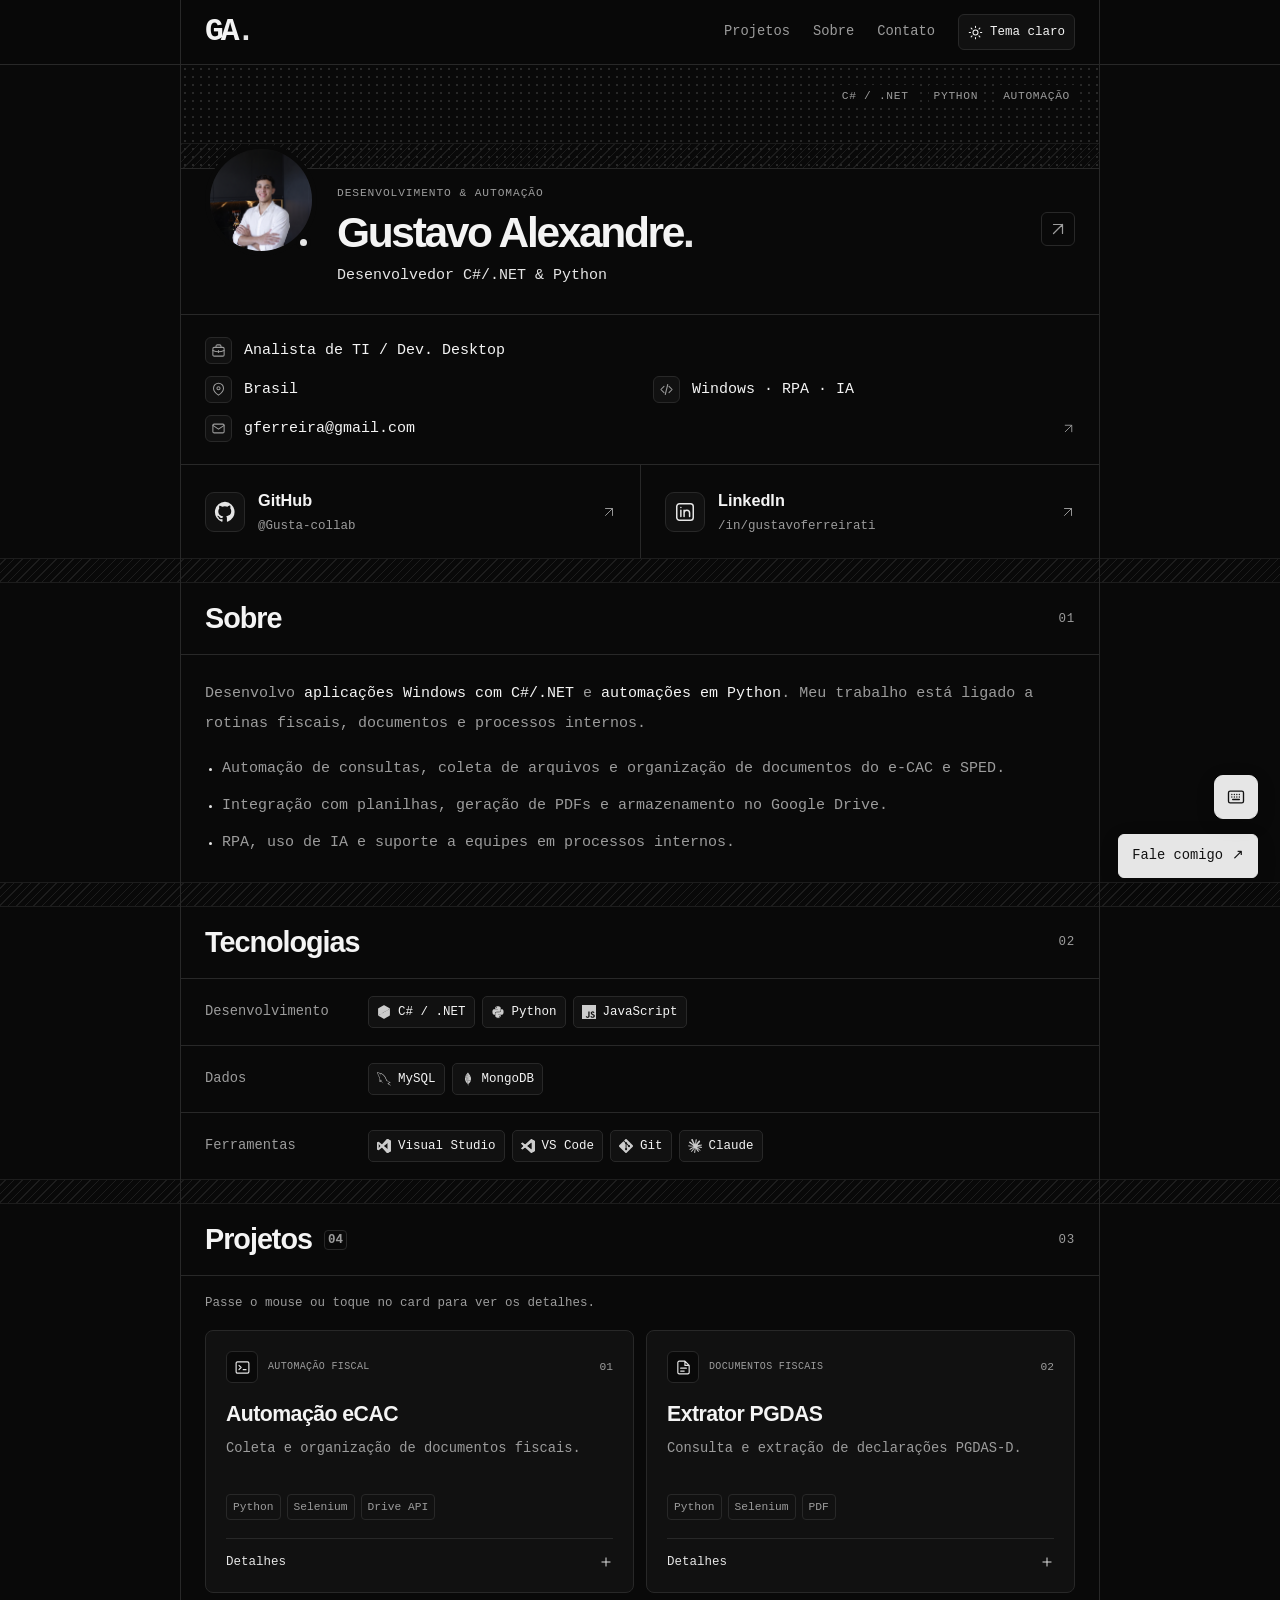
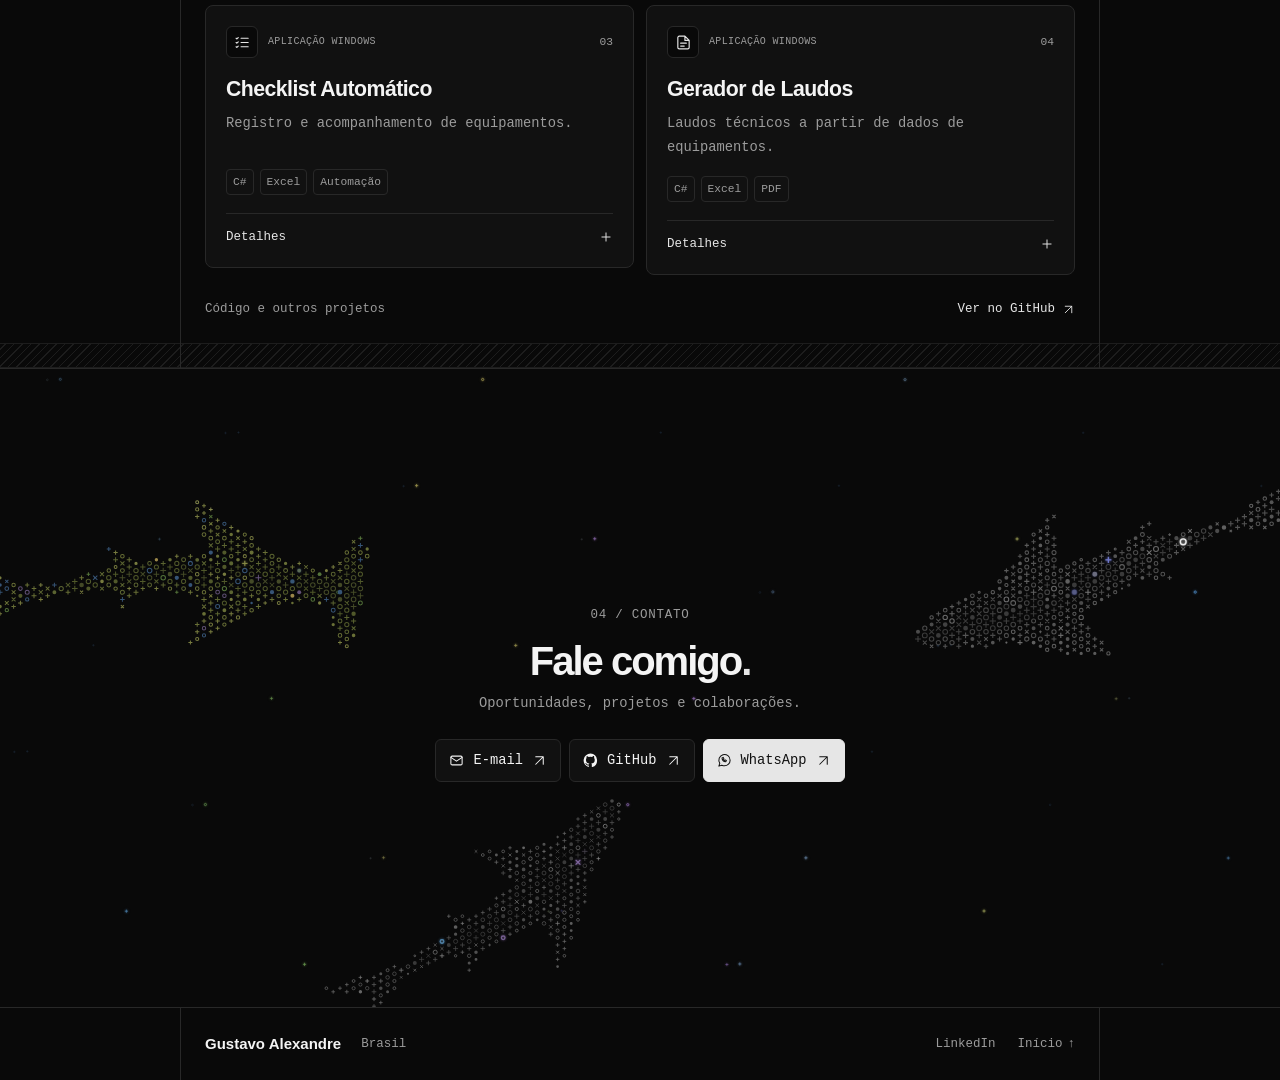
==== commit 40e7d78f: "mudando o sng do claude." ====
--- a/index.html
+++ b/index.html
@@ -102,7 +102,7 @@
         <header class="section-header"><h2 id="skills-title">Tecnologias</h2><span class="section-index" aria-hidden="true">02</span></header>
         <div class="stack-row section-body"><h3>Desenvolvimento</h3><ul class="tech-list" aria-label="Linguagens e plataformas"><li><img src="assets/icons/csharp.svg" alt="" width="16" height="16" />C# / .NET</li><li><img src="assets/icons/python.svg" alt="" width="16" height="16" />Python</li><li><img src="assets/icons/javascript.svg" alt="" width="16" height="16" />JavaScript</li></ul></div>
         <div class="stack-row section-body"><h3>Dados</h3><ul class="tech-list" aria-label="Bancos de dados"><li><img src="assets/icons/mysql.svg" alt="" width="16" height="16" />MySQL</li><li><img src="assets/icons/mongodb.svg" alt="" width="16" height="16" />MongoDB</li></ul></div>
-        <div class="stack-row section-body"><h3>Ferramentas</h3><ul class="tech-list" aria-label="Ferramentas de desenvolvimento"><li><img src="assets/icons/visualstudio.svg" alt="" width="16" height="16" />Visual Studio</li><li><img src="assets/icons/vscode.svg" alt="" width="16" height="16" />VS Code</li><li><img src="assets/icons/git.svg" alt="" width="16" height="16" />Git</li><li><img src="assets/icons/Claude.svg" alt="" width="16" height="16" />Claude</li></ul></div>
+        <div class="stack-row section-body"><h3>Ferramentas</h3><ul class="tech-list" aria-label="Ferramentas de desenvolvimento"><li><img src="assets/icons/visualstudio.svg" alt="" width="16" height="16" />Visual Studio</li><li><img src="assets/icons/vscode.svg" alt="" width="16" height="16" />VS Code</li><li><img src="assets/icons/git.svg" alt="" width="16" height="16" />Git</li><li><img src="assets/icons/claude.svg" alt="" width="16" height="16" />Claude</li></ul></div>
       </section>
 
       <div class="section-divider" aria-hidden="true"></div>
